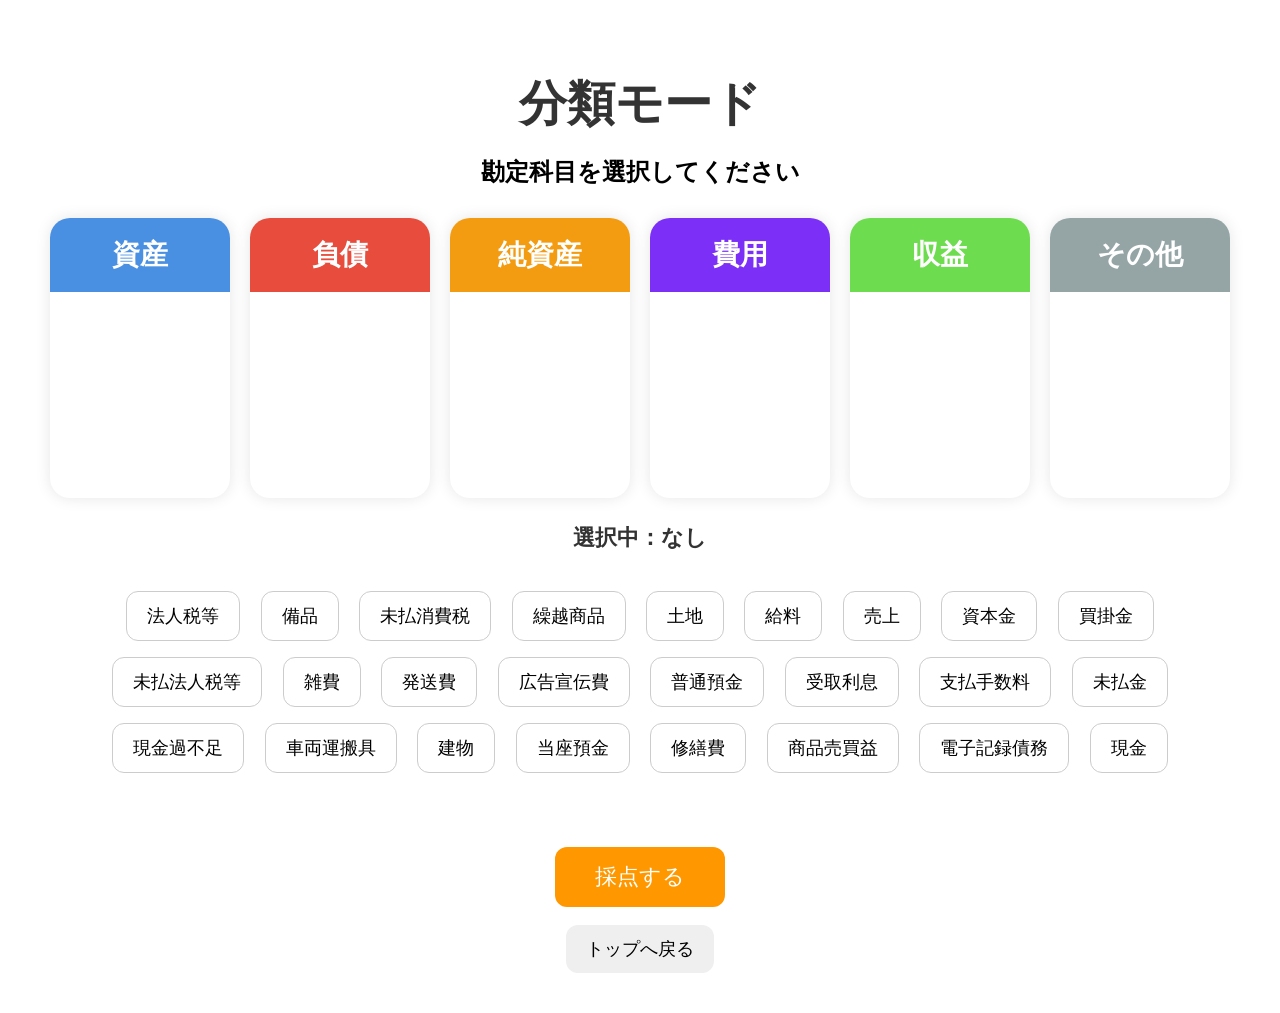
==== classify.html @ 44078d9e "最新版" ====
<!DOCTYPE html>
<html lang="ja">
<head>
<meta charset="UTF-8">
<title>分類モード</title>
<link rel="stylesheet" href="style.css">
</head>

<body>

<h1>分類モード</h1>

<h2>勘定科目を選択してください</h2>

<div class="boxes">

    <div class="box asset">
        <h3 onclick="classify('資産')">資産</h3>
        <div id="assetBox"></div>
    </div>

    <div class="box liability">
        <h3 onclick="classify('負債')">負債</h3>
        <div id="liabilityBox"></div>
    </div>

    <div class="box equity">
        <h3 onclick="classify('純資産')">純資産</h3>
        <div id="equityBox"></div>
    </div>

    <div class="box expense">
        <h3 onclick="classify('費用')">費用</h3>
        <div id="expenseBox"></div>
    </div>

    <div class="box revenue">
        <h3 onclick="classify('収益')">収益</h3>
        <div id="revenueBox"></div>
    </div>
    
    <div id="otherArea" class="box other" style="display:none;">
        <h3 onclick="classify('その他')">その他</h3>
        <div id="otherBox"></div>
    </div>

</div>


<h2 id="selected">選択中：なし</h2>

<div id="items"></div>

<br><br>

<button id="finishBtn" onclick="finish()">
採点する
</button>

<br><br>

<a href="index.html">
<button>トップへ戻る</button>
</a>

<script src="data.js"></script>

<script>
// モード取得
const params = new URLSearchParams(window.location.search);
const mode = params.get("mode");

if(mode !== "easy"){
    document.getElementById("otherArea").style.display = "block";
}

let selectedItem = "";

let allItems = Object.keys(accounts);

// 簡単モードならeasy:trueだけ
if(mode === "easy"){
    allItems = allItems.filter(item => accounts[item].easy);
}

// シャッフル
allItems.sort(() => Math.random() - 0.5);

// 簡単モードは全部出題、発展モードは25問
let selectedItems;

if(mode === "easy"){
    selectedItems = allItems;
}else{
    selectedItems = allItems.slice(0,25);
}

let userAnswers = {};

let itemsHtml = "";

for(let item of selectedItems){

itemsHtml += `
<button id="${item}" onclick="selectItem('${item}')">
${item}
</button>
`;

}

document.getElementById("items").innerHTML = itemsHtml;


function selectItem(item){

selectedItem = item;

document.getElementById("selected").innerHTML =
"選択中：" + item;

}


function classify(category){

if(selectedItem === ""){

alert("先に勘定科目を選択してください");

return;

}

userAnswers[selectedItem] = category;

let boxId = "";

if(category==="資産") boxId="assetBox";
if(category==="負債") boxId="liabilityBox";
if(category==="純資産") boxId="equityBox";
if(category==="費用") boxId="expenseBox";
if(category==="収益") boxId="revenueBox";
if(category==="その他") boxId="otherBox";


document.getElementById(boxId).innerHTML +=

`
<div
id="placed-${selectedItem}"

style="
background:#f2f2f2;
padding:10px;
margin:8px;
border-radius:10px;
cursor:pointer;
"

onclick="returnItem('${selectedItem}')">

${selectedItem}

</div>
`;

document.getElementById(selectedItem).style.display="none";

selectedItem="";

document.getElementById("selected").innerHTML=
"選択中：なし";

}


function returnItem(item){

delete userAnswers[item];

const placed = document.getElementById("placed-"+item);

if(placed){

placed.remove();

}

document.getElementById(item).style.display="inline-block";

selectedItem="";

document.getElementById("selected").innerHTML=
"選択中：なし";

}



function finish(){

let score = 0;

let wrongList = "";

for(let item of selectedItems){

if(userAnswers[item] !== undefined){

if(userAnswers[item] === accounts[item].category){

score++;

}else{

wrongList += `

<div class="wrong-card">

    <div class="wrong-item">
        ❌ ${item}
    </div>

    <div class="your-answer">
        あなた：${userAnswers[item]}
    </div>

    <div class="correct-answer">
        正解：${accounts[item].category}
    </div>

</div>

`;

}

}

}

let solved = Object.keys(userAnswers).length;

if(solved===0){

alert("まだ1問も回答していません");

return;

}

let percentage = Math.round(score / solved * 100);

let rank="";

if(percentage==100) rank="Sランク"
else if(percentage>=90) rank="Aランク";
else if(percentage>=80) rank="Bランク";
else if(percentage>=70) rank="Cランク";
else if(percentage>=60) rank="Dランク";
else rank="📖 Eランク";

if(wrongList===""){

wrongList="<h3>🎉 間違えた問題はありません！</h3>";

}


document.body.innerHTML=`

<h1>結果発表</h1>

<h2>${score}/${solved}問正解</h2>

<h3>全${selectedItems.length}問中 ${solved}問回答</h3>

<h3>未回答 ${selectedItems.length-solved}問</h3>

<h2>正答率 ${percentage}%</h2>

<h2>${rank}</h2>

<hr>

<h2>間違えた問題</h2>

${wrongList}

<br>

<a href="index.html">

<button>トップへ戻る</button>

</a>

`;

}

</script>

</body>
</html>
---- style.css ----
/* ========================= */
/* 全体 */
/* ========================= */

body{
    font-family:"Yu Gothic",sans-serif;
    text-align:center;
    background:#ffffff;
    margin:0;
    padding:40px;
}

body.home{
    background:linear-gradient(135deg,#dff3ff,#bfe6ff);
}

/* ========================= */
/* タイトル */
/* ========================= */

h1{
    font-size:48px;
    color:#333;
    margin-bottom:10px;
}

.subtitle{
    font-size:24px;
    color:#666;
    margin-bottom:50px;
}

/* ========================= */
/* トップページ */
/* ========================= */

.top-container{

    width:90%;
    max-width:950px;

    margin:30px auto;

    background:white;

    padding:50px;

    border-radius:30px;

    box-shadow:0 15px 35px rgba(0,0,0,.12);
}

.section{

    margin-top:50px;
}

.section h2{

    text-align:left;

    font-size:38px;

    color:#1b2d50;

    margin-bottom:30px;
}

.button-row{

    display:flex;

    justify-content:space-between;

    gap:25px;

    flex-wrap:wrap;
}

.menu-btn{

    flex:1;

    min-width:320px;

    text-decoration:none;

    color:white;

    border-radius:20px;

    padding:30px;

    box-sizing:border-box;

    text-align:left;

    transition:.25s;

    box-shadow:0 8px 18px rgba(0,0,0,.15);
}

.menu-btn:hover{

    transform:translateY(-6px);

    box-shadow:0 15px 28px rgba(0,0,0,.18);
}

.easy{

    background:#67C56E;
}

.hard{

    background:#F39C33;
}

.btn-title{

    font-size:34px;

    font-weight:bold;

    margin-bottom:10px;
}

.btn-sub{

    font-size:20px;

    opacity:.95;
}

/* ========================= */
/* 共通ボタン */
/* ========================= */

button{

    padding:12px 20px;

    border:none;

    border-radius:12px;

    cursor:pointer;

    font-size:18px;

    transition:.2s;
}

button:hover{

    opacity:.85;
}

/* ========================= */
/* 一問一答ボタン */
/* ========================= */

button.asset{

    background:#4A90E2;
    color:white;
}

button.liability{

    background:#E74C3C;
    color:white;
}

button.equity{

    background:#F39C12;
    color:white;
}

button.expense{

    background:#7B2FF7;
    color:white;
}

button.revenue{

    background:#6DDC4E;
    color:white;
}

button.other{

    background:#95A5A6;
    color:white;
}

/* ========================= */
/* 分類モード */
/* ========================= */

.boxes{

    display:flex;

    justify-content:center;

    gap:20px;

    flex-wrap:wrap;

    margin-top:30px;
}

.box{

    width:180px;

    min-height:280px;

    background:white;

    border-radius:20px;

    box-shadow:0 0 15px rgba(0,0,0,.1);

    overflow:hidden;
}

.box h3{

    margin:0;

    padding:18px;

    color:white;

    font-size:28px;

    cursor:pointer;

    transition:.2s;
}

.box h3:hover{

    opacity:.85;
}

.asset h3{

    background:#4A90E2;
}

.liability h3{

    background:#E74C3C;
}

.equity h3{

    background:#F39C12;
}

.expense h3{

    background:#7B2FF7;
}

.revenue h3{

    background:#6DDC4E;
}

.other h3{

    background:#95A5A6;
}
/* ========================= */
/* 箱の中 */
/* ========================= */

#assetBox,
#liabilityBox,
#equityBox,
#expenseBox,
#revenueBox,
#otherBox{

    padding:10px;

    min-height:180px;
}

#assetBox div,
#liabilityBox div,
#equityBox div,
#expenseBox div,
#revenueBox div,
#otherBox div{

    background:#f2f2f2;

    margin:8px;

    padding:10px;

    border-radius:10px;

    cursor:pointer;

    transition:.2s;
}

#assetBox div:hover,
#liabilityBox div:hover,
#equityBox div:hover,
#expenseBox div:hover,
#revenueBox div:hover,
#otherBox div:hover{

    background:#e6e6e6;
}

/* ========================= */
/* 勘定科目一覧 */
/* ========================= */

#items{

    margin-top:30px;
}

#items button{

    margin:8px;

    background:white;

    border:1px solid #ccc;
}

/* ========================= */
/* 選択中 */
/* ========================= */

#selected{

    margin-top:25px;

    color:#333;

    font-size:22px;
}

/* ========================= */
/* 採点ボタン */
/* ========================= */

#finishBtn{

    background:#ff9800;

    color:white;

    font-size:22px;

    padding:15px 40px;

    margin-top:30px;
}

/* ========================= */
/* 間違えた問題 */
/* ========================= */

.wrong-card{

    background:white;

    width:320px;

    margin:20px auto;

    padding:20px;

    border-radius:20px;

    box-shadow:0 0 15px rgba(0,0,0,.1);
}

.wrong-item{

    font-size:30px;

    font-weight:bold;

    color:#333;

    margin-bottom:15px;
}

.your-answer{

    font-size:20px;

    color:#777;

    margin-bottom:10px;
}

.correct-answer{

    font-size:28px;

    font-weight:bold;

    color:#27AE60;
}

/* ========================= */
/* スマホ対応 */
/* ========================= */

@media (max-width:768px){

body{

    padding:15px;
}

h1{

    font-size:34px;

    color:#153A73;

    margin-bottom:15px;

    font-weight:bold;
}

h2{

    font-size:24px;
}

h3{

    font-size:20px;
}

/* トップページ */

.top-container{

    width:95%;

    padding:30px 20px;
}

.section{

    margin-top:35px;
}

.section h2{

    text-align:center;

    font-size:28px;
}

.button-row{

    flex-direction:column;

    align-items:center;

    gap:20px;
}

.menu-btn{

    width:90%;

    min-width:0;

    text-align:center;

    padding:25px;
}

.btn-title{

    font-size:28px;
}

.btn-sub{

    font-size:18px;
}

/* 一問一答 */

.asset,
.liability,
.equity,
.expense,
.revenue,
.other{

    width:90%;

    max-width:350px;

    display:block;

    margin:12px auto;

    font-size:22px;

    padding:18px;
}

/* 分類モード */

.boxes{

    flex-direction:column;

    align-items:center;
}

.box{

    width:95%;

    max-width:450px;

    min-height:auto;
}

.box h3{

    font-size:26px;
}

/* 勘定科目 */

#items button{

    width:90%;

    font-size:20px;

    padding:15px;

    margin:8px auto;

    display:block;
}

/* 採点ボタン */

#finishBtn{

    width:90%;

    font-size:24px;
}

}

.progress-tag{

    display:inline-block;

    background:#2F73D9;

    color:white;

    font-size:26px;

    font-weight:bold;

    padding:12px 35px;

    border-radius:15px;

    margin-bottom:30px;

    box-shadow:0 5px 15px rgba(0,0,0,.15);

}

/* 一問一答ボタン */

.answer-btn{

    width:160px;

    height:160px;

    border-radius:22px;

    color:white;

    font-size:34px;

    font-weight:bold;

    margin:12px;

    box-shadow:0 10px 20px rgba(0,0,0,.18);

    transition:.2s;

}

.answer-btn span{

    display:block;

    margin-top:12px;

    font-size:28px;

}

.answer-btn:hover{

    transform:translateY(-6px);

}

.answer-btn:disabled{

    opacity:.6;

    transform:none;

    cursor:not-allowed;

}

.answer-area{

    display:flex;

    justify-content:center;

    flex-wrap:wrap;

    gap:20px;

    margin:35px 0;

}

.easy-mode .answer-area{

    display:grid;

    grid-template-columns:repeat(5,1fr);

    gap:18px;

}

.hard-mode .answer-area{

    display:grid;

    grid-template-columns:repeat(3,1fr);

    gap:20px;

}
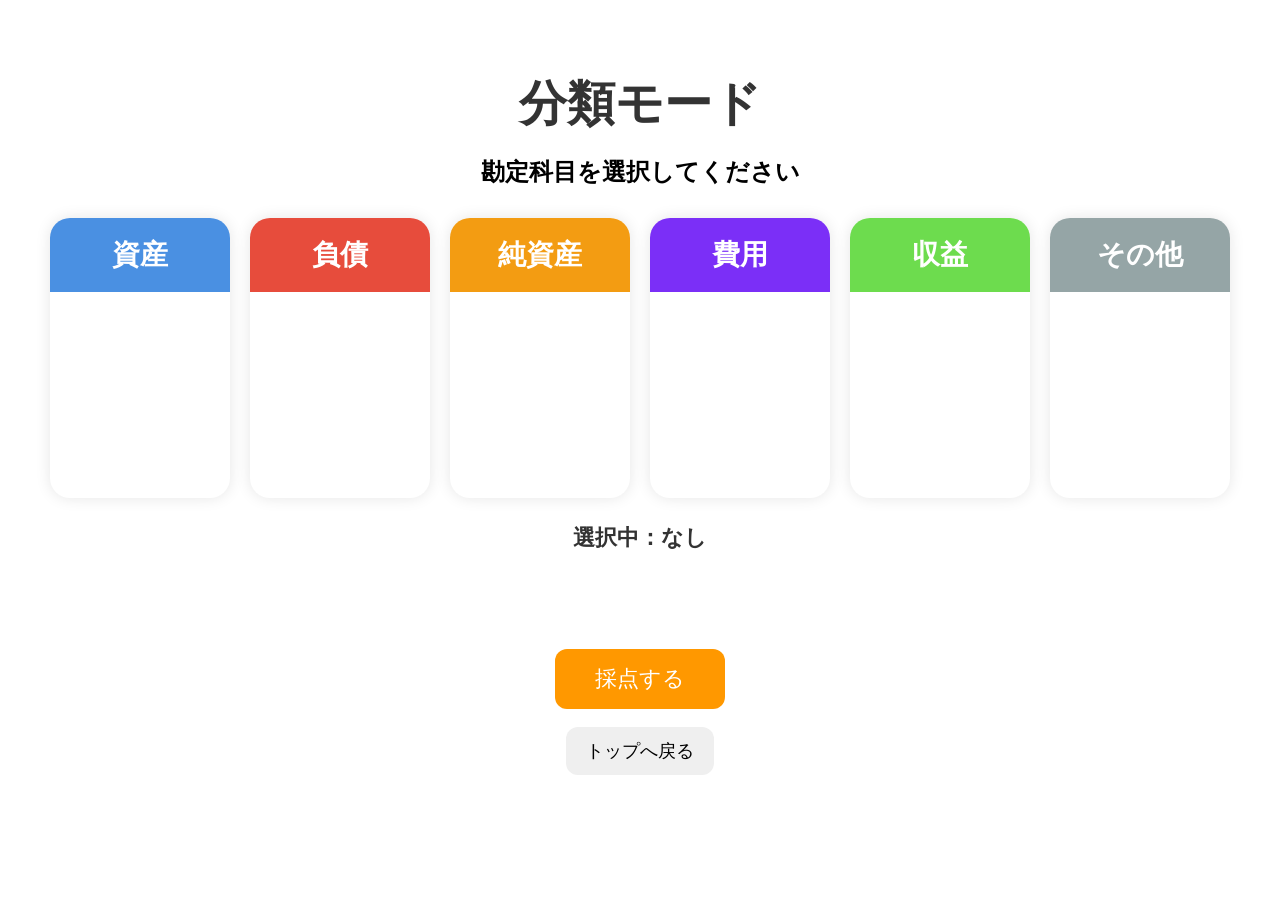
==== commit 1bba3bbf: "最新" ====
--- a/classify.html
+++ b/classify.html
@@ -73,6 +73,11 @@
 if(mode !== "easy"){
     document.getElementById("otherArea").style.display = "block";
 }
+if(!hasOther){
+
+    document.querySelector(".boxes").classList.add("easy-layout");
+
+}
 
 let selectedItem = "";
 
@@ -214,6 +219,25 @@
 
 }else{
 
+// 苦手問題として保存
+let weakClassify = JSON.parse(localStorage.getItem("weakClassify")) || [];
+
+if(!weakClassify.includes(item)){
+    weakClassify.push(item);
+}
+
+localStorage.setItem("weakClassify", JSON.stringify(weakClassify));
+let weakQuiz = JSON.parse(localStorage.getItem("weakQuiz")) || [];
+
+if(!weakQuiz.includes(item)){
+    weakQuiz.push(item);
+}
+
+localStorage.setItem(
+    "weakQuiz",
+    JSON.stringify(weakQuiz)
+);
+
 wrongList += `
 
 <div class="wrong-card">
@@ -228,6 +252,10 @@
 
     <div class="correct-answer">
         正解：${accounts[item].category}
+    </div>
+
+    <div class="explanation">
+        💡 解説：${accounts[item].explanation}
     </div>
 
 </div>
--- a/style.css
+++ b/style.css
@@ -425,6 +425,71 @@
 /* ========================= */
 
 @media (max-width:768px){
+button{
+    width:90%;
+    max-width:350px;
+    min-height:55px;
+    font-size:22px;
+    margin:10px auto;
+}
+
+.answer-area{
+    display:flex;
+    flex-direction:column;
+    align-items:center;
+    gap:12px;
+    margin:20px 0;
+}
+
+.easy-mode .answer-area{
+
+    display:grid;
+
+    grid-template-columns:repeat(6,1fr);
+
+    gap:15px;
+
+}
+
+.easy-mode .answer-btn.asset{
+    grid-column:1 / 3;
+}
+
+.easy-mode .answer-btn.liability{
+    grid-column:3 / 5;
+}
+
+.easy-mode .answer-btn.equity{
+    grid-column:5 / 7;
+}
+
+.easy-mode .answer-btn.expense{
+    grid-column:2 / 4;
+}
+
+.easy-mode .answer-btn.revenue{
+    grid-column:4 / 6;
+}
+
+#nextBtn,
+#finishBtn,
+.top-container a button{
+
+    width:90%;
+
+    max-width:400px;
+
+    min-height:60px;
+
+    font-size:24px;
+
+    font-weight:bold;
+
+    margin:12px auto;
+
+    display:block;
+
+}
 
 body{
 
@@ -456,9 +521,13 @@
 
 .top-container{
 
-    width:95%;
-
-    padding:30px 20px;
+    width:100%;
+
+    padding:20px 12px;
+
+    border-radius:20px;
+
+    box-sizing:border-box;
 }
 
 .section{
@@ -504,6 +573,11 @@
 }
 
 /* 一問一答 */
+#question{
+    font-size:38px;
+    line-height:1.4;
+    margin:10px 0;
+}
 
 .asset,
 .liability,
@@ -525,104 +599,149 @@
     padding:18px;
 }
 
+.answer-btn{
+    width:100%;
+    height:90px;
+    margin:0;
+    font-size:24px;
+}
+
+.answer-btn span{
+    font-size:24px;
+    margin-top:5px;
+}
+
 /* 分類モード */
-
 .boxes{
 
-    flex-direction:column;
-
-    align-items:center;
+    display:grid;
+
+    grid-template-columns:repeat(6,1fr);
+
+    gap:12px;
+
+}
+
+.easy-layout .asset{
+    grid-column:1 / 3;
+}
+
+.easy-layout .liability{
+    grid-column:3 / 5;
+}
+
+.easy-layout .equity{
+    grid-column:5 / 7;
+}
+
+.easy-layout .expense{
+    grid-column:2 / 4;
+}
+
+.easy-layout .revenue{
+    grid-column:4 / 6;
 }
 
 .box{
 
+    width:100%;
+
+    min-height:240px;
+
+    border-radius:18px;
+
+}
+
+.box h3{
+
+    font-size:28px;
+
+    padding:20px;
+
+}
+
+/* 勘定科目 */
+
+#items button{
+
     width:95%;
 
-    max-width:450px;
-
-    min-height:auto;
-}
-
-.box h3{
+    min-height:65px;
+
+    font-size:24px;
+
+    font-weight:bold;
+
+    padding:18px;
+
+    margin:10px auto;
+
+    display:block;
+
+    border-radius:15px;
+
+}
+
+/* 採点ボタン */
+
+#finishBtn{
+
+    width:90%;
+
+    font-size:24px;
+}
+
+}
+
+.progress-tag{
+
+    display:inline-block;
+
+    background:#2F73D9;
+
+    color:white;
 
     font-size:26px;
-}
-
-/* 勘定科目 */
-
-#items button{
-
-    width:90%;
-
-    font-size:20px;
-
-    padding:15px;
-
-    margin:8px auto;
+
+    font-weight:bold;
+
+    padding:12px 35px;
+
+    border-radius:15px;
+
+    margin-bottom:30px;
+
+    box-shadow:0 5px 15px rgba(0,0,0,.15);
+
+}
+
+/* 一問一答ボタン */
+
+.answer-btn{
+
+    width:160px;
+
+    height:160px;
+
+    border-radius:22px;
+
+    color:white;
+
+    font-size:34px;
+
+    font-weight:bold;
+
+    margin:12px;
+
+    box-shadow:0 10px 20px rgba(0,0,0,.18);
+
+    transition:.2s;
+
+}
+
+.answer-btn span{
 
     display:block;
-}
-
-/* 採点ボタン */
-
-#finishBtn{
-
-    width:90%;
-
-    font-size:24px;
-}
-
-}
-
-.progress-tag{
-
-    display:inline-block;
-
-    background:#2F73D9;
-
-    color:white;
-
-    font-size:26px;
-
-    font-weight:bold;
-
-    padding:12px 35px;
-
-    border-radius:15px;
-
-    margin-bottom:30px;
-
-    box-shadow:0 5px 15px rgba(0,0,0,.15);
-
-}
-
-/* 一問一答ボタン */
-
-.answer-btn{
-
-    width:160px;
-
-    height:160px;
-
-    border-radius:22px;
-
-    color:white;
-
-    font-size:34px;
-
-    font-weight:bold;
-
-    margin:12px;
-
-    box-shadow:0 10px 20px rgba(0,0,0,.18);
-
-    transition:.2s;
-
-}
-
-.answer-btn span{
-
-    display:block;
 
     margin-top:12px;
 
@@ -678,4 +797,52 @@
 
     gap:20px;
 
+}
+
+.explanation{
+
+    margin-top:15px;
+
+    padding:12px;
+
+    background:#fff8dc;
+
+    border-radius:12px;
+
+    font-size:18px;
+
+    color:#555;
+
+}
+
+/* ========================= */
+/* 苦手克服モード */
+/* ========================= */
+
+.weak{
+
+    background:#888;
+
+}
+
+.disabled{
+
+    opacity:0.5;
+
+    cursor:not-allowed;
+
+}
+
+.weak{
+    background:#67C56E;
+}
+
+.weak:nth-child(2){
+    background:#F39C33;
+}
+
+.disabled{
+    background:#999 !important;
+    pointer-events:none;
+    opacity:0.6;
 }
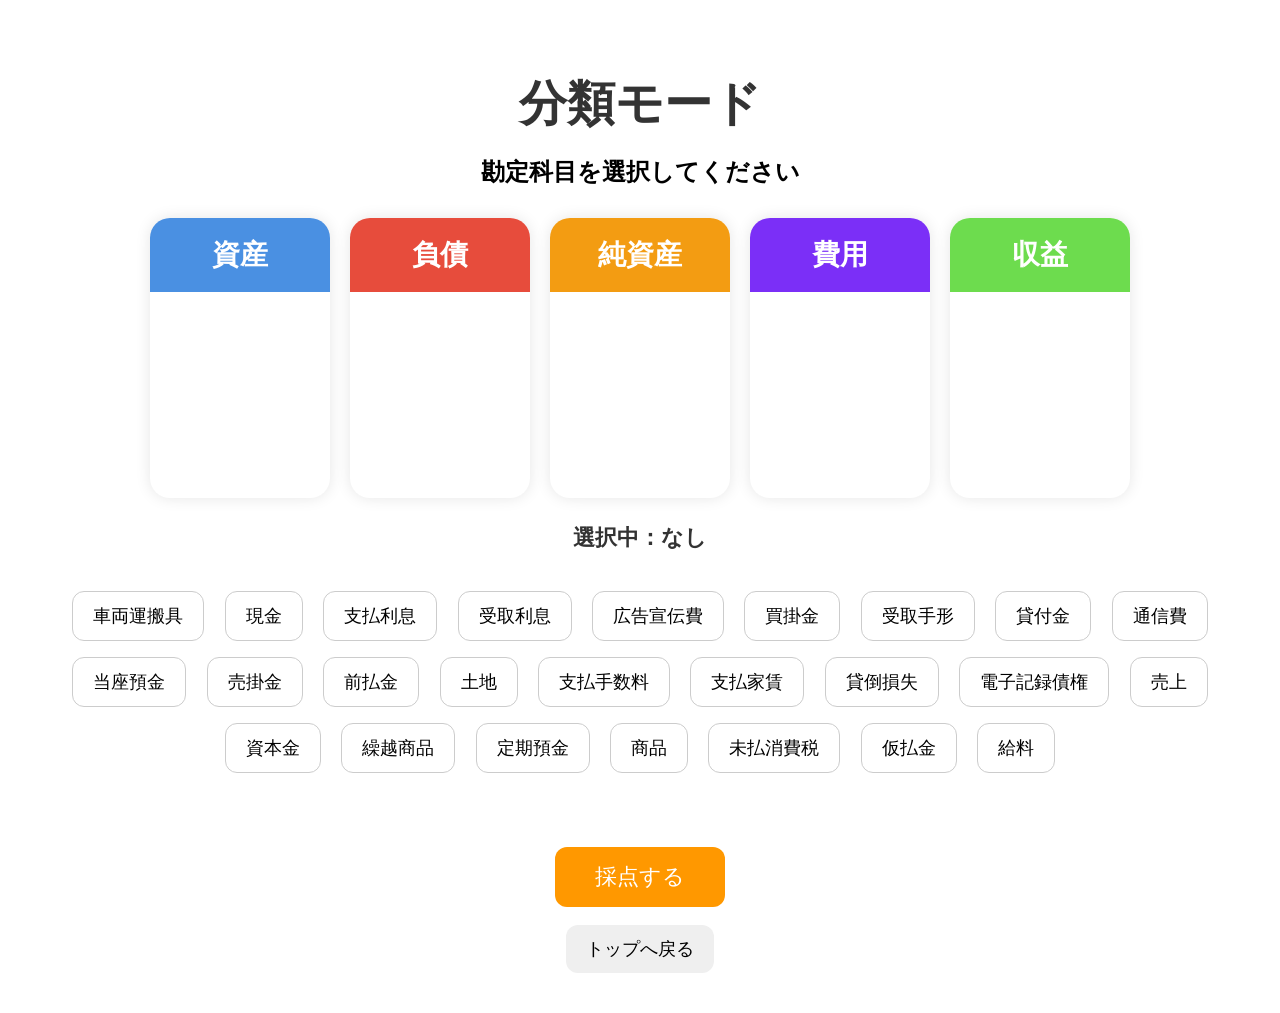
==== commit bcfb068b: "7/16" ====
--- a/classify.html
+++ b/classify.html
@@ -70,15 +70,6 @@
 const params = new URLSearchParams(window.location.search);
 const mode = params.get("mode");
 
-if(mode !== "easy"){
-    document.getElementById("otherArea").style.display = "block";
-}
-if(!hasOther){
-
-    document.querySelector(".boxes").classList.add("easy-layout");
-
-}
-
 let selectedItem = "";
 
 let allItems = Object.keys(accounts);
@@ -98,6 +89,17 @@
     selectedItems = allItems;
 }else{
     selectedItems = allItems.slice(0,25);
+}
+
+// その他が出題されるか判定
+let hasOther = selectedItems.some(item =>
+    accounts[item].category === "その他"
+);
+
+if(hasOther){
+    document.getElementById("otherArea").style.display = "block";
+}else{
+    document.querySelector(".boxes").classList.add("easy-layout");
 }
 
 let userAnswers = {};
--- a/style.css
+++ b/style.css
@@ -433,6 +433,12 @@
     margin:10px auto;
 }
 
+#studyRecord{
+
+    font-size:22px;
+
+}
+
 .answer-area{
     display:flex;
     flex-direction:column;
@@ -845,4 +851,16 @@
     background:#999 !important;
     pointer-events:none;
     opacity:0.6;
+}
+
+#studyRecord{
+
+    font-size:28px;
+
+    line-height:2;
+
+    font-weight:bold;
+
+    color:#333;
+
 }
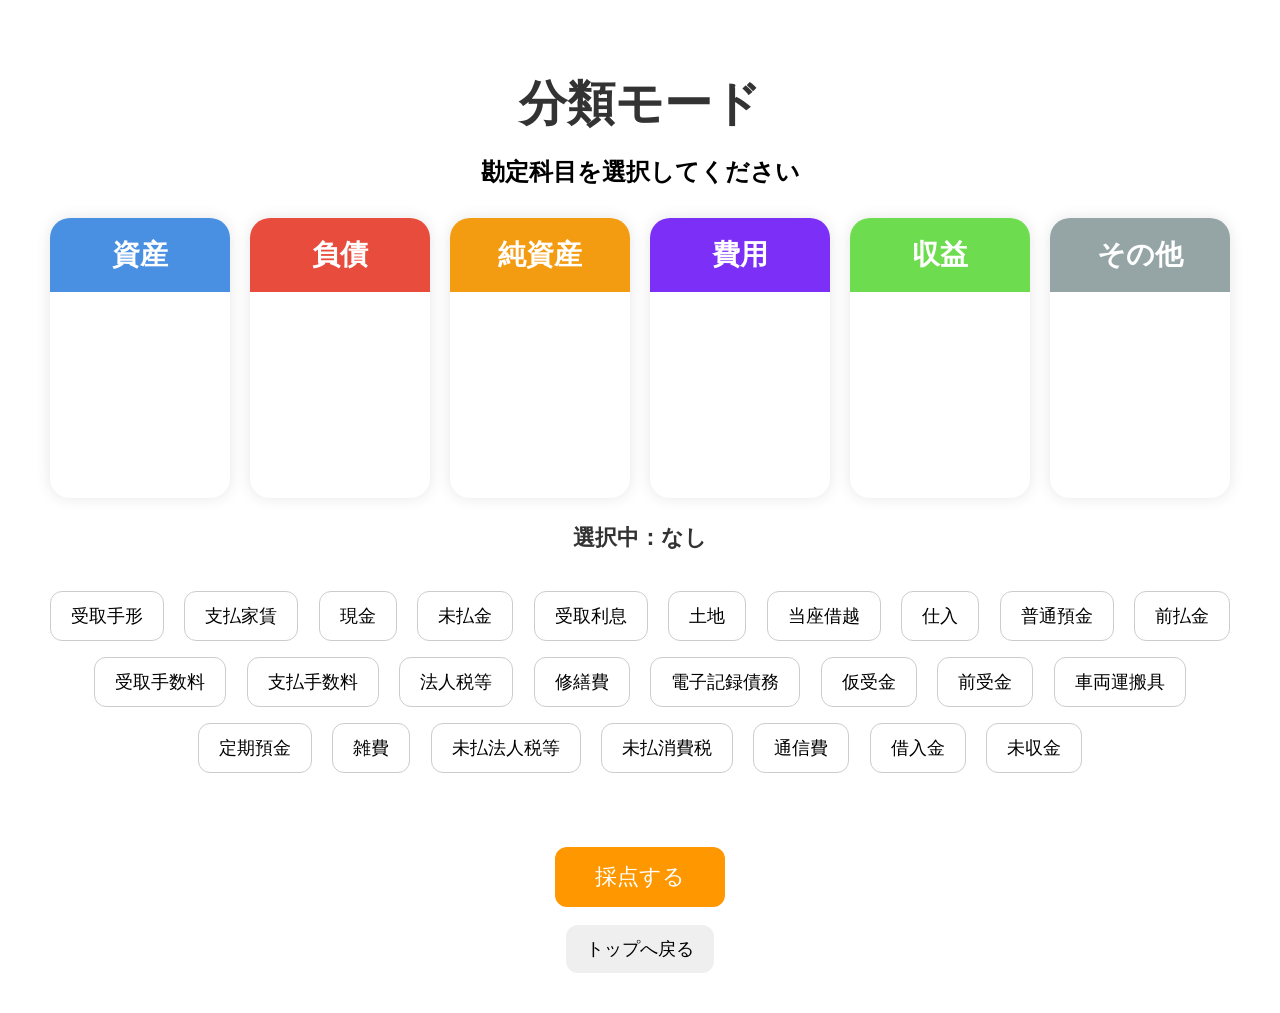
==== commit d03d8c7c: "学習記録" ====
--- a/classify.html
+++ b/classify.html
@@ -141,6 +141,25 @@
 
 userAnswers[selectedItem] = category;
 
+// 学習記録を更新
+let totalAnswered =
+Number(localStorage.getItem("totalAnswered")) || 0;
+
+let totalCorrect =
+Number(localStorage.getItem("totalCorrect")) || 0;
+
+totalAnswered++;
+
+if(category === accounts[selectedItem].category){
+    totalCorrect++;
+}
+
+localStorage.setItem("totalAnswered", totalAnswered);
+localStorage.setItem("totalCorrect", totalCorrect);
+
+const today = new Date().toLocaleDateString("ja-JP");
+localStorage.setItem("lastStudy", today);
+
 let boxId = "";
 
 if(category==="資産") boxId="assetBox";
--- a/style.css
+++ b/style.css
@@ -785,6 +785,20 @@
 
 }
 
+@media (max-width:768px){
+
+    .answer-area{
+
+        display:grid;
+
+        grid-template-columns:repeat(6,1fr);
+
+        gap:12px;
+
+    }
+
+}
+
 .easy-mode .answer-area{
 
     display:grid;
@@ -863,4 +877,109 @@
 
     color:#333;
 
+}
+
+/* ========================= */
+/* スマホ用 一問一答レイアウト */
+/* ========================= */
+
+@media (max-width:768px){
+
+    .answer-btn{
+        width:100%;
+        height:95px;
+        margin:0;
+        font-size:24px;
+    }
+
+    .answer-btn span{
+        font-size:24px;
+        margin-top:5px;
+    }
+
+    #question{
+        font-size:32px;
+        line-height:1.5;
+    }
+
+    .top-container{
+        width:100%;
+        padding:20px 12px;
+        box-sizing:border-box;
+    }
+
+    button{
+        min-height:60px;
+    }
+
+}
+
+@media (max-width:768px){
+
+.answer-btn{
+    width:100%;
+    height:95px;
+    margin:0;
+    font-size:24px;
+}
+
+.answer-btn span{
+    font-size:24px;
+}
+
+#question{
+    font-size:38px;
+    line-height:1.4;
+}
+
+button{
+    min-height:60px;
+}
+
+}
+
+/* 一問一答スマホ最終設定 */
+@media (max-width:768px){
+
+body.easy-mode .answer-area,
+body.hard-mode .answer-area{
+    display:grid !important;
+}
+
+body.easy-mode .answer-area{
+    grid-template-columns:repeat(6,1fr) !important;
+    gap:12px;
+}
+
+body.easy-mode .answer-btn.asset{
+    grid-column:1 / 3;
+}
+
+body.easy-mode .answer-btn.liability{
+    grid-column:3 / 5;
+}
+
+body.easy-mode .answer-btn.equity{
+    grid-column:5 / 7;
+}
+
+body.easy-mode .answer-btn.expense{
+    grid-column:2 / 4;
+}
+
+body.easy-mode .answer-btn.revenue{
+    grid-column:4 / 6;
+}
+
+body.hard-mode .answer-area{
+    grid-template-columns:repeat(3,1fr) !important;
+    gap:12px;
+}
+
+.answer-btn{
+    width:100% !important;
+    height:90px !important;
+    margin:0 !important;
+}
+
 }
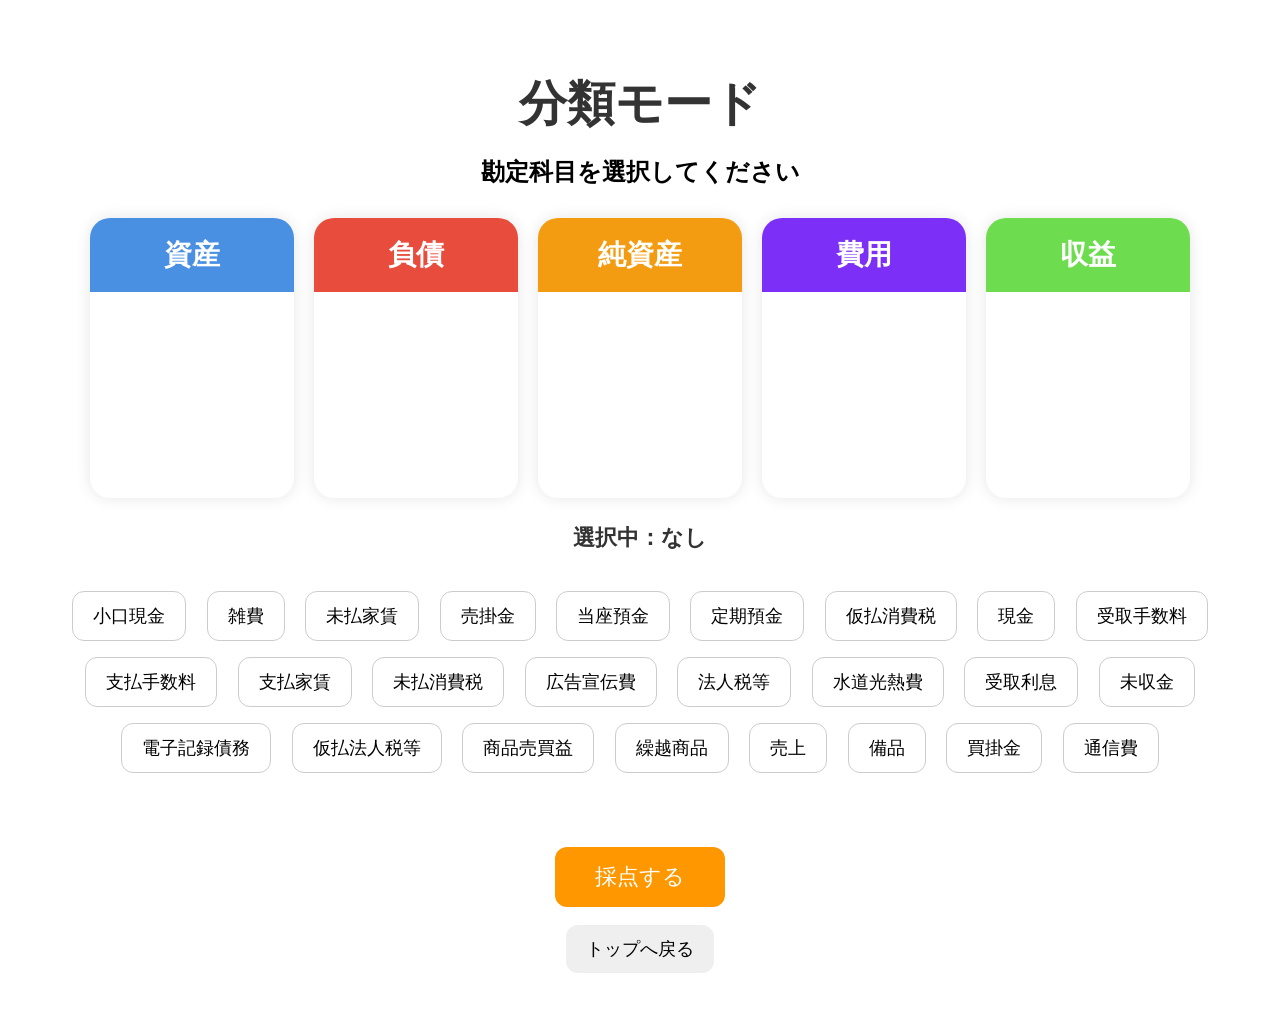
==== commit f06f274d: "最新" ====
--- a/classify.html
+++ b/classify.html
@@ -92,14 +92,16 @@
 }
 
 // その他が出題されるか判定
-let hasOther = selectedItems.some(item =>
-    accounts[item].category === "その他"
-);
-
-if(hasOther){
+if(mode === "hard"){
+
+    // 発展モードは「その他」を常に表示
     document.getElementById("otherArea").style.display = "block";
+
 }else{
+
+    // 簡単モードは「その他」を表示しない
     document.querySelector(".boxes").classList.add("easy-layout");
+
 }
 
 let userAnswers = {};
--- a/style.css
+++ b/style.css
@@ -203,15 +203,16 @@
 
 .boxes{
 
-    display:flex;
+    display:grid;
+
+    grid-template-columns:repeat(3,180px);
 
     justify-content:center;
 
-    gap:20px;
-
-    flex-wrap:wrap;
+    gap:25px;
 
     margin-top:30px;
+
 }
 
 .box{
@@ -982,4 +983,60 @@
     margin:0 !important;
 }
 
+}
+
+@media (min-width:900px) and (orientation:landscape){
+
+    .boxes{
+
+        grid-template-columns:repeat(6,150px);
+
+        gap:20px;
+
+    }
+
+}
+
+/* ========================= */
+/* iPad横向き・分類モード */
+/* ========================= */
+
+@media (min-width:900px) and (orientation:landscape){
+
+    .boxes{
+        display:grid;
+        justify-content:center;
+        gap:20px;
+    }
+
+    /* その他なし：5個を横一列 */
+    .boxes.easy-layout{
+        grid-template-columns:repeat(5, 1fr);
+        max-width:1100px;
+        margin-left:auto;
+        margin-right:auto;
+    }
+
+    /* その他あり：6個を横一列 */
+    .boxes:not(.easy-layout){
+        grid-template-columns:repeat(6, 1fr);
+        max-width:1200px;
+        margin-left:auto;
+        margin-right:auto;
+    }
+
+    .box{
+        width:100%;
+        min-width:0;
+    }
+
+    /* 既存の5個配置指定を解除 */
+    .easy-layout .asset,
+    .easy-layout .liability,
+    .easy-layout .equity,
+    .easy-layout .expense,
+    .easy-layout .revenue{
+        grid-column:auto;
+    }
+
 }
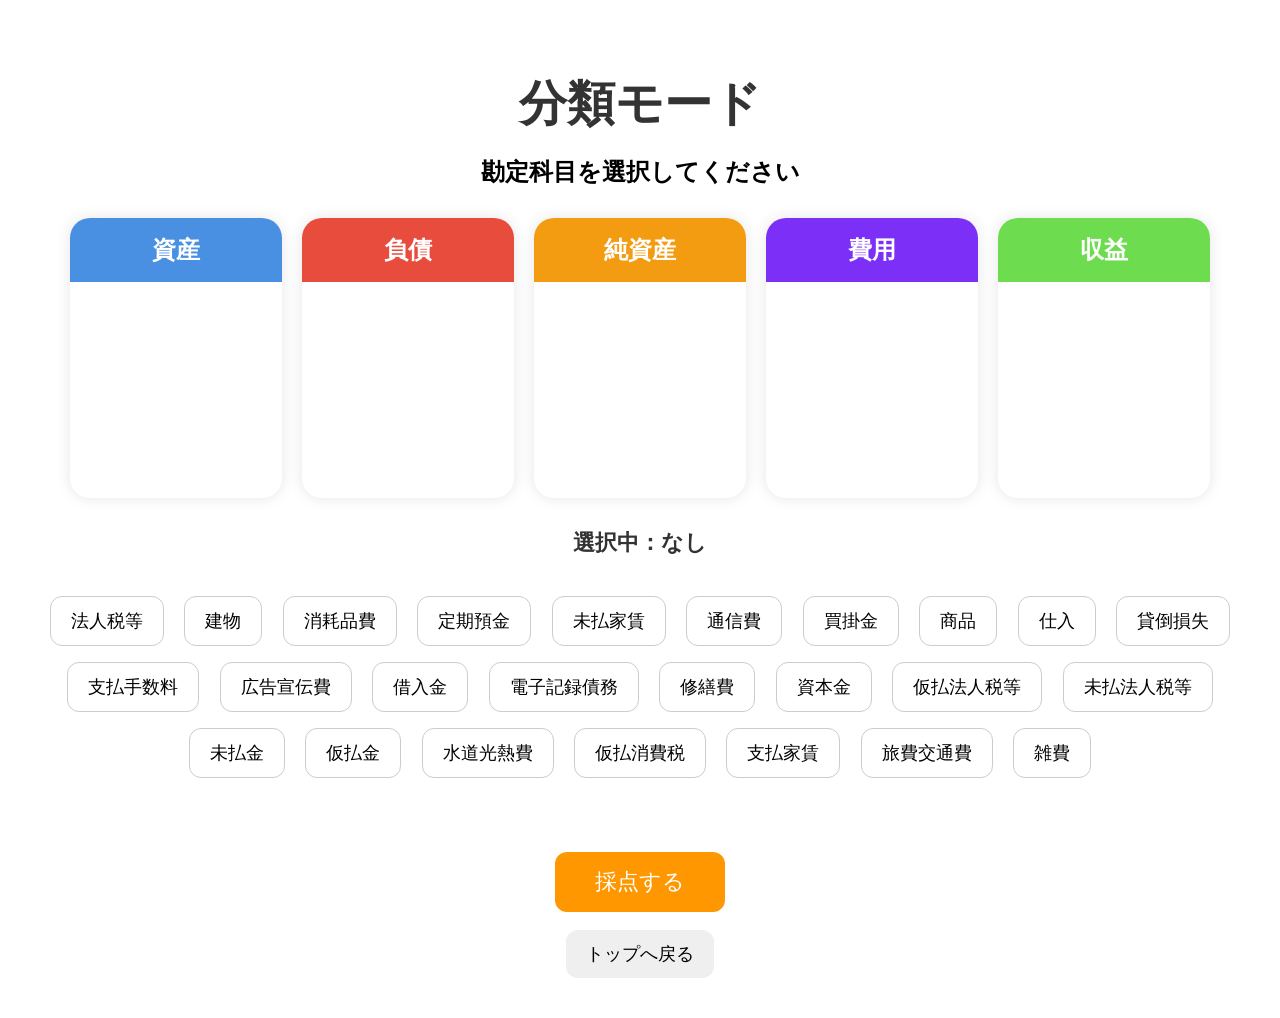
==== commit 55e60785: "学習記録" ====
--- a/classify.html
+++ b/classify.html
@@ -143,24 +143,61 @@
 
 userAnswers[selectedItem] = category;
 
-// 学習記録を更新
-let totalAnswered =
-Number(localStorage.getItem("totalAnswered")) || 0;
-
-let totalCorrect =
-Number(localStorage.getItem("totalCorrect")) || 0;
-
-totalAnswered++;
-
-if(category === accounts[selectedItem].category){
-    totalCorrect++;
-}
-
-localStorage.setItem("totalAnswered", totalAnswered);
-localStorage.setItem("totalCorrect", totalCorrect);
-
 const today = new Date().toLocaleDateString("ja-JP");
 localStorage.setItem("lastStudy", today);
+
+let lastLogin = localStorage.getItem("streakDate");
+let streak = Number(localStorage.getItem("streak")) || 0;
+
+if(lastLogin !== today){
+
+    if(lastLogin){
+
+        const last = new Date(lastLogin);
+        const now = new Date(today);
+
+        const diff =
+        Math.floor((now - last) / (1000 * 60 * 60 * 24));
+
+        if(diff === 1){
+            streak++;
+        }else if(diff > 1){
+            streak = 1;
+        }
+
+    }else{
+        streak = 1;
+    }
+
+    localStorage.setItem("streak", streak);
+    localStorage.setItem("streakDate", today);
+
+}
+
+// 今日の記録
+let savedDate = localStorage.getItem("todayDate");
+
+let todayAnswered =
+Number(localStorage.getItem("todayAnswered")) || 0;
+
+let todayCorrect =
+Number(localStorage.getItem("todayCorrect")) || 0;
+
+// 日付が変わったらリセット
+if(savedDate !== today){
+    todayAnswered = 0;
+    todayCorrect = 0;
+    localStorage.setItem("todayDate", today);
+}
+
+todayAnswered++;
+
+if(category === accounts[selectedItem].category){
+    todayCorrect++;
+}
+
+localStorage.setItem("todayAnswered", todayAnswered);
+localStorage.setItem("todayCorrect", todayCorrect);
 
 let boxId = "";
 
@@ -301,6 +338,77 @@
 
 }
 
+// ===== 学習記録 =====
+
+// 総合記録
+let totalAnswered =
+Number(localStorage.getItem("totalAnswered")) || 0;
+
+let totalCorrect =
+Number(localStorage.getItem("totalCorrect")) || 0;
+
+totalAnswered += solved;
+totalCorrect += score;
+
+localStorage.setItem("totalAnswered", totalAnswered);
+localStorage.setItem("totalCorrect", totalCorrect);
+
+// 今日の日付
+const today = new Date().toLocaleDateString("ja-JP");
+
+// 今日の記録
+let savedDate = localStorage.getItem("todayDate");
+
+let todayAnswered =
+Number(localStorage.getItem("todayAnswered")) || 0;
+
+let todayCorrect =
+Number(localStorage.getItem("todayCorrect")) || 0;
+
+if(savedDate !== today){
+    todayAnswered = 0;
+    todayCorrect = 0;
+    localStorage.setItem("todayDate", today);
+}
+
+todayAnswered += solved;
+todayCorrect += score;
+
+localStorage.setItem("todayAnswered", todayAnswered);
+localStorage.setItem("todayCorrect", todayCorrect);
+
+// 最終学習日
+localStorage.setItem("lastStudy", today);
+
+// 連続学習日数
+let lastLogin = localStorage.getItem("streakDate");
+let streak = Number(localStorage.getItem("streak")) || 0;
+
+if(lastLogin !== today){
+
+    if(lastLogin){
+
+        const last = new Date(lastLogin);
+        const now = new Date(today);
+
+        const diff = Math.floor(
+            (now - last) / (1000 * 60 * 60 * 24)
+        );
+
+        if(diff === 1){
+            streak++;
+        }else if(diff > 1){
+            streak = 1;
+        }
+
+    }else{
+        streak = 1;
+    }
+
+    localStorage.setItem("streak", streak);
+    localStorage.setItem("streakDate", today);
+}
+
 let percentage = Math.round(score / solved * 100);
 
 let rank="";
--- a/style.css
+++ b/style.css
@@ -202,83 +202,161 @@
 /* ========================= */
 
 .boxes{
-
     display:grid;
-
-    grid-template-columns:repeat(3,180px);
-
-    justify-content:center;
-
-    gap:25px;
-
-    margin-top:30px;
-
-}
+    grid-template-columns:repeat(6, 1fr);
+    gap:20px;
+    width:95%;
+    max-width:1400px;
+    margin:30px auto;
+}
+
+/* 箱 */
 
 .box{
-
-    width:180px;
-
+    width:100%;
+    min-width:0;
     min-height:280px;
-
     background:white;
-
     border-radius:20px;
-
     box-shadow:0 0 15px rgba(0,0,0,.1);
-
     overflow:hidden;
 }
 
+/* 箱のタイトル */
+
 .box h3{
-
     margin:0;
-
-    padding:18px;
-
+    padding:18px 10px;
     color:white;
-
     font-size:28px;
-
     cursor:pointer;
-
     transition:.2s;
 }
 
 .box h3:hover{
-
     opacity:.85;
 }
 
+/* 色 */
+
 .asset h3{
-
     background:#4A90E2;
 }
 
 .liability h3{
-
     background:#E74C3C;
 }
 
 .equity h3{
-
     background:#F39C12;
 }
 
 .expense h3{
-
     background:#7B2FF7;
 }
 
 .revenue h3{
-
     background:#6DDC4E;
 }
 
 .other h3{
-
     background:#95A5A6;
 }
+
+/* ========================= */
+/* 箱の中 */
+/* ========================= */
+
+#assetBox,
+#liabilityBox,
+#equityBox,
+#expenseBox,
+#revenueBox,
+#otherBox{
+    padding:10px;
+    min-height:180px;
+}
+
+#assetBox div,
+#liabilityBox div,
+#equityBox div,
+#expenseBox div,
+#revenueBox div,
+#otherBox div{
+    background:#f2f2f2;
+    margin:8px;
+    padding:10px;
+    border-radius:10px;
+    cursor:pointer;
+    transition:.2s;
+}
+
+#assetBox div:hover,
+#liabilityBox div:hover,
+#equityBox div:hover,
+#expenseBox div:hover,
+#revenueBox div:hover,
+#otherBox div:hover{
+    background:#e6e6e6;
+}
+
+
+/* ========================= */
+/* 縦画面 */
+/* iPad縦・iPad2分割・スマホ縦 */
+/* ========================= */
+
+@media (orientation:portrait){
+
+    .boxes{
+        display:grid;
+        grid-template-columns:repeat(3, 1fr);
+        gap:12px;
+        width:95%;
+    }
+
+    .box{
+        width:100%;
+        min-width:0;
+        min-height:240px;
+    }
+
+    .box h3{
+        font-size:24px;
+        padding:16px 5px;
+    }
+
+    
+}
+
+
+/* ========================= */
+/* 横画面 */
+/* PC・iPad横・スマホ横 */
+/* ========================= */
+
+@media (orientation:landscape){
+
+    .boxes{
+        display:grid;
+        grid-template-columns:repeat(6, 1fr);
+        gap:15px;
+        width:95%;
+        max-width:1400px;
+    }
+
+    .box{
+        width:100%;
+        min-width:0;
+    }
+
+    .box h3{
+        font-size:24px;
+        padding:16px 5px;
+    }
+
+}
+
 /* ========================= */
 /* 箱の中 */
 /* ========================= */
@@ -484,17 +562,19 @@
 
     width:90%;
 
-    max-width:400px;
-
-    min-height:60px;
-
-    font-size:24px;
+    max-width:450px;
+
+    min-height:75px;
+
+    font-size:28px;
 
     font-weight:bold;
 
-    margin:12px auto;
+    margin:18px auto;
 
     display:block;
+
+    border-radius:16px;
 
 }
 
@@ -1039,4 +1119,334 @@
         grid-column:auto;
     }
 
+}
+
+/* ========================================
+   分類モード レスポンシブ対応
+   ======================================== */
+
+
+/* ========================= */
+/* PC */
+/* 1200px以上 */
+/* ========================= */
+
+@media (min-width:1200px){
+
+    .boxes{
+        display:grid;
+        grid-template-columns:repeat(6, 1fr);
+        gap:20px;
+        width:95%;
+        max-width:1400px;
+        margin:30px auto;
+    }
+
+    .box{
+        width:100%;
+        min-width:0;
+    }
+
+    /* その他なし：5個を1列 */
+    .boxes.easy-layout{
+        grid-template-columns:repeat(5, 1fr);
+        max-width:1200px;
+    }
+
+    /* 配置指定を解除 */
+    .easy-layout .asset,
+    .easy-layout .liability,
+    .easy-layout .equity,
+    .easy-layout .expense,
+    .easy-layout .revenue{
+        grid-column:auto;
+    }
+
+}
+
+
+/* ========================= */
+/* iPad 横向き */
+/* 1000px～1199px */
+/* ========================= */
+
+@media (min-width:1000px) and (max-width:1199px){
+
+    .boxes{
+        display:grid;
+        grid-template-columns:repeat(6, 1fr);
+        gap:15px;
+        width:95%;
+        margin:30px auto;
+    }
+
+    .box{
+        width:100%;
+        min-width:0;
+    }
+
+    /* その他なし：5個を1列 */
+    .boxes.easy-layout{
+        grid-template-columns:repeat(5, 1fr);
+    }
+
+    .easy-layout .asset,
+    .easy-layout .liability,
+    .easy-layout .equity,
+    .easy-layout .expense,
+    .easy-layout .revenue{
+        grid-column:auto;
+    }
+
+}
+
+
+/* ========================= */
+/* iPad 縦向き */
+/* 768px～999px */
+/* ========================= */
+
+@media (min-width:768px) and (max-width:999px){
+
+    .boxes{
+        display:grid;
+        grid-template-columns:repeat(3, 1fr);
+        gap:15px;
+        width:95%;
+        margin:30px auto;
+    }
+
+    .box{
+        width:100%;
+        min-width:0;
+    }
+
+    /* その他あり：3×2 */
+    .boxes:not(.easy-layout){
+        grid-template-columns:repeat(3, 1fr);
+    }
+
+    /* その他なし：3×2 */
+    .boxes.easy-layout{
+        grid-template-columns:repeat(6, 1fr);
+    }
+
+    .easy-layout .asset{
+        grid-column:1 / 3;
+    }
+
+    .easy-layout .liability{
+        grid-column:3 / 5;
+    }
+
+    .easy-layout .equity{
+        grid-column:5 / 7;
+    }
+
+    /* 2段目は中央寄せ */
+    .easy-layout .expense{
+        grid-column:2 / 4;
+    }
+
+    .easy-layout .revenue{
+        grid-column:4 / 6;
+    }
+
+}
+
+
+/* ========================= */
+/* iPad 2分割 */
+/* 600px～767px */
+/* ========================= */
+
+@media (min-width:600px) and (max-width:767px){
+
+    .boxes{
+        display:grid;
+        grid-template-columns:repeat(3, 1fr);
+        gap:10px;
+        width:95%;
+        margin:25px auto;
+    }
+
+    .box{
+        width:100%;
+        min-width:0;
+    }
+
+    .box h3{
+        font-size:20px;
+        padding:15px 5px;
+    }
+
+    /* その他あり：3×2 */
+    .boxes:not(.easy-layout){
+        grid-template-columns:repeat(3, 1fr);
+    }
+
+    /* その他なし：3×2 */
+    .boxes.easy-layout{
+        grid-template-columns:repeat(6, 1fr);
+    }
+
+    .easy-layout .asset{
+        grid-column:1 / 3;
+    }
+
+    .easy-layout .liability{
+        grid-column:3 / 5;
+    }
+
+    .easy-layout .equity{
+        grid-column:5 / 7;
+    }
+
+    /* 2段目を等間隔で中央寄せ */
+    .easy-layout .expense{
+        grid-column:2 / 4;
+    }
+
+    .easy-layout .revenue{
+        grid-column:4 / 6;
+    }
+
+}
+
+
+/* ========================= */
+/* スマホ横向き */
+/* 600px未満・横向き */
+/* ========================= */
+
+@media (max-width:599px) and (orientation:landscape){
+
+    .boxes{
+        display:grid;
+        grid-template-columns:1fr;
+        gap:12px;
+        width:90%;
+        margin:20px auto;
+    }
+
+    .box{
+        width:100%;
+        min-width:0;
+        min-height:180px;
+    }
+
+    .box h3{
+        font-size:22px;
+        padding:15px;
+    }
+
+    /* すべて1列 */
+    .boxes.easy-layout{
+        grid-template-columns:1fr;
+    }
+
+    .easy-layout .asset,
+    .easy-layout .liability,
+    .easy-layout .equity,
+    .easy-layout .expense,
+    .easy-layout .revenue{
+        grid-column:auto;
+    }
+
+}
+
+
+/* ========================= */
+/* スマホ縦向き */
+/* 600px未満・縦向き */
+/* ========================= */
+
+@media (max-width:599px) and (orientation:portrait){
+
+    .boxes{
+        display:grid;
+        grid-template-columns:repeat(3, 1fr);
+        gap:10px;
+        width:100%;
+        margin:20px auto;
+    }
+
+    .box{
+        width:100%;
+        min-width:0;
+        min-height:200px;
+    }
+
+    .box h3{
+        font-size:20px;
+        padding:15px 5px;
+    }
+
+    /* その他あり：3列×2段 */
+    .boxes:not(.easy-layout){
+        grid-template-columns:repeat(3, 1fr);
+    }
+
+    /* その他なし：3列×2段 */
+    /* 2段目も中央寄せ */
+    .boxes.easy-layout{
+        grid-template-columns:repeat(6, 1fr);
+    }
+
+    .easy-layout .asset{
+        grid-column:1 / 3;
+    }
+
+    .easy-layout .liability{
+        grid-column:3 / 5;
+    }
+
+    .easy-layout .equity{
+        grid-column:5 / 7;
+    }
+
+    .easy-layout .expense{
+        grid-column:2 / 4;
+    }
+
+    .easy-layout .revenue{
+        grid-column:4 / 6;
+    }
+
+}
+
+/* ========================= */
+/* iPad縦：トップページボタン */
+/* ========================= */
+
+@media (min-width:768px) and (max-width:999px){
+
+    .button-row{
+        display:flex;
+        flex-direction:row;
+        align-items:stretch;
+        gap:20px;
+    }
+
+    .button-row .menu-btn{
+        flex:1;
+        width:0;
+        min-width:0;
+        box-sizing:border-box;
+    }
+
+}
+
+.record{
+
+    display:block;
+
+    max-width:450px;
+
+    margin:0 auto;
+
+    background:#4A90E2;
+
+    text-align:center;
+
 }
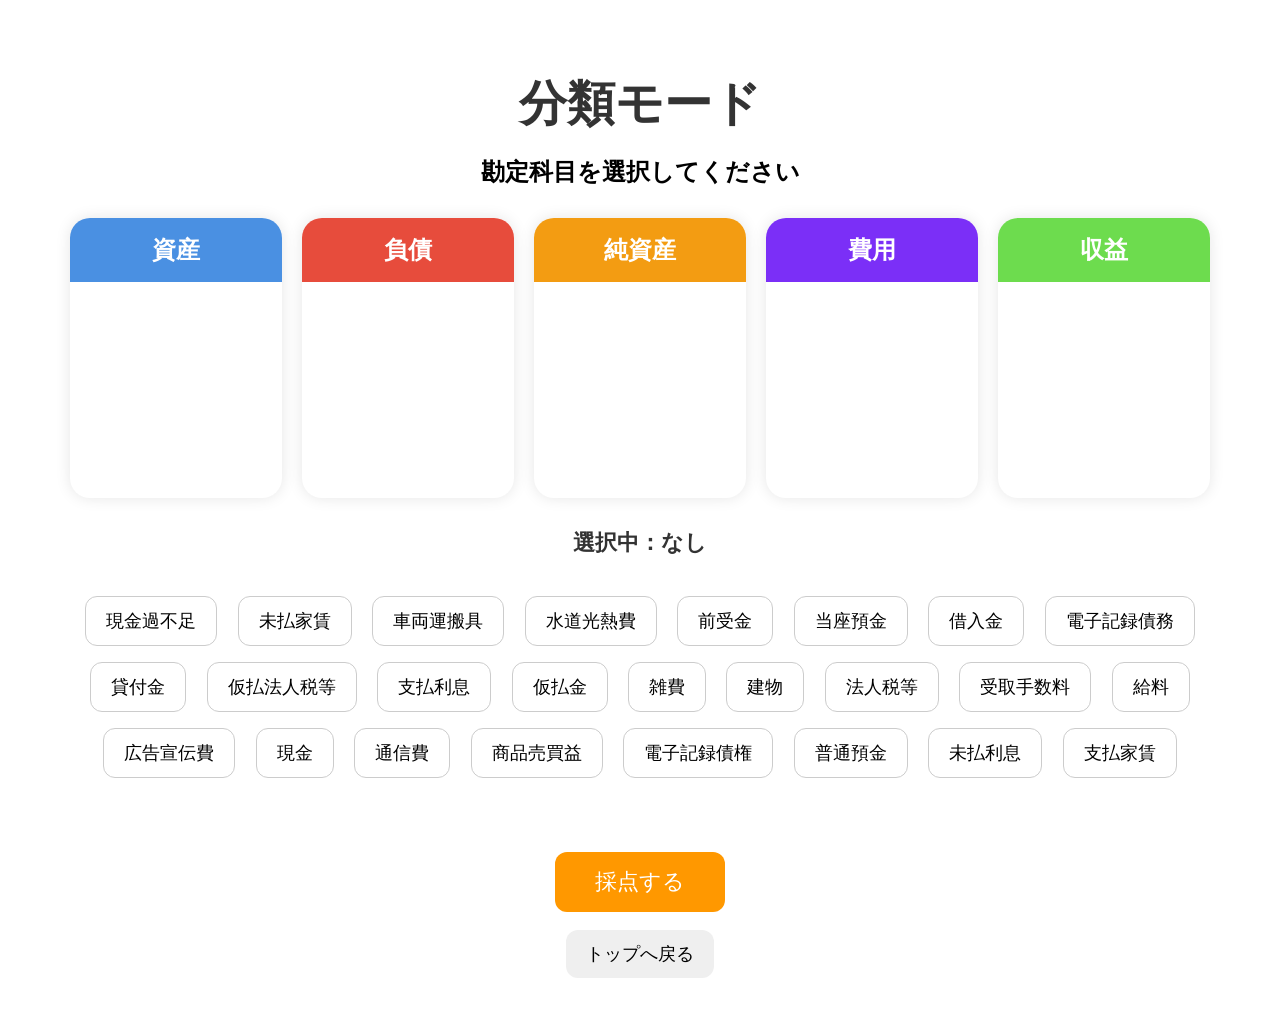
==== commit be3e2763: "new" ====
--- a/classify.html
+++ b/classify.html
@@ -143,35 +143,6 @@
 
 userAnswers[selectedItem] = category;
 
-const today = new Date().toLocaleDateString("ja-JP");
-localStorage.setItem("lastStudy", today);
-
-let lastLogin = localStorage.getItem("streakDate");
-let streak = Number(localStorage.getItem("streak")) || 0;
-
-if(lastLogin !== today){
-
-    if(lastLogin){
-
-        const last = new Date(lastLogin);
-        const now = new Date(today);
-
-        const diff =
-        Math.floor((now - last) / (1000 * 60 * 60 * 24));
-
-        if(diff === 1){
-            streak++;
-        }else if(diff > 1){
-            streak = 1;
-        }
-
-    }else{
-        streak = 1;
-    }
-
-    localStorage.setItem("streak", streak);
-    localStorage.setItem("streakDate", today);
-
 }
 
 // 今日の記録
@@ -237,7 +208,6 @@
 document.getElementById("selected").innerHTML=
 "選択中：なし";
 
-}
 
 
 function returnItem(item){
--- a/style.css
+++ b/style.css
@@ -1449,4 +1449,377 @@
 
     text-align:center;
 
+}
+
+/* ========================= */
+/* メニューボタン */
+/* ========================= */
+
+.title-area {
+    position: relative;
+}
+
+.menu-icon {
+    position: absolute;
+    right: 0;
+    top: 50%;
+    transform: translateY(-50%);
+
+    background: none;
+    border: none;
+
+    font-size: 28px;
+    cursor: pointer;
+
+    padding: 8px;
+}
+
+/* スマホ画面用 */
+@media (max-width: 600px) {
+
+    .title-area {
+        padding-right: 50px;
+    }
+
+    .title {
+        font-size: 32px;
+    }
+
+    .menu-icon {
+        right: 5px;
+    }
+
+}
+
+@media (max-width: 600px) {
+
+    .title-area {
+        padding-right: 55px;
+    }
+
+    .title {
+        font-size: 30px;
+        line-height: 1.3;
+    }
+
+    .menu-icon {
+        right: 5px;
+        font-size: 26px;
+    }
+
+}
+
+/* ========================= */
+/* スライドメニュー */
+/* ========================= */
+
+.menu-panel {
+    position: fixed;
+    top: 0;
+    right: 0;
+
+    width: 320px;
+    max-width: 80%;
+
+    height: 100vh;
+
+    background: white;
+
+    padding: 30px;
+
+    box-sizing: border-box;
+
+    z-index: 1001;
+
+    transform: translateX(100%);
+    transition: transform 0.3s ease;
+
+    box-shadow: -5px 0 20px rgba(0,0,0,0.2);
+}
+
+.menu-panel.open {
+    transform: translateX(0);
+}
+
+.menu-panel h2 {
+    margin-top: 50px;
+}
+
+.menu-panel a {
+    display: block;
+
+    padding: 18px 10px;
+
+    color: #333;
+
+    text-decoration: none;
+
+    font-size: 18px;
+
+    font-weight: bold;
+
+    border-bottom: 1px solid #ddd;
+}
+
+.menu-panel a:hover {
+    background: #f5f5f5;
+}
+
+.close-menu {
+    position: absolute;
+
+    top: 20px;
+    right: 20px;
+
+    background: none;
+
+    border: none;
+
+    font-size: 24px;
+
+    cursor: pointer;
+}
+
+/* 背景を暗くする */
+#menu-overlay {
+    position: fixed;
+
+    top: 0;
+    left: 0;
+
+    width: 100%;
+    height: 100%;
+
+    background: rgba(0,0,0,0.4);
+
+    z-index: 1000;
+
+    opacity: 0;
+    visibility: hidden;
+
+    transition: 0.3s;
+}
+
+#menu-overlay.open {
+    opacity: 1;
+    visibility: visible;
+}
+
+/* スライドメニュー最終調整 */
+
+.menu-panel {
+    display: block !important;
+    position: fixed !important;
+    top: 0 !important;
+    right: 0 !important;
+
+    width: 320px !important;
+    max-width: 80% !important;
+    height: 100vh !important;
+
+    background: white !important;
+
+    z-index: 1001 !important;
+
+    transform: translateX(100%) !important;
+    transition: transform 0.3s ease !important;
+}
+
+.menu-panel.open {
+    transform: translateX(0) !important;
+}
+
+#menu-overlay {
+    display: block !important;
+    position: fixed !important;
+
+    top: 0 !important;
+    left: 0 !important;
+
+    width: 100% !important;
+    height: 100% !important;
+
+    z-index: 1000 !important;
+
+    opacity: 0 !important;
+    visibility: hidden !important;
+}
+
+#menu-overlay.open {
+    opacity: 1 !important;
+    visibility: visible !important;
+}
+
+/* ========================= */
+/* メニュー デザイン強化 */
+/* ========================= */
+
+.menu-panel {
+    padding: 30px 25px !important;
+}
+
+.menu-panel h2 {
+    font-size: 28px;
+    color: #1b2d50;
+    text-align: left;
+    margin: 50px 0 30px 5px;
+}
+
+.menu-panel a {
+    display: block;
+
+    padding: 20px 15px;
+
+    margin-bottom: 15px;
+
+    background: #f5f8fc;
+
+    border-radius: 15px;
+
+    color: #1b2d50;
+
+    text-decoration: none;
+
+    font-size: 18px;
+
+    font-weight: bold;
+
+    border: none;
+
+    box-shadow: 0 4px 10px rgba(0,0,0,.08);
+
+    transition: .2s;
+}
+
+.menu-panel a:hover {
+    transform: translateX(-5px);
+    background: #eaf2ff;
+}
+
+.close-menu {
+    color: #333;
+    font-size: 26px;
+}
+
+/* ========================= */
+/* 使い方ページ */
+/* ========================= */
+
+.howto-card {
+    background: #f5f8fc;
+    padding: 25px;
+    margin: 25px auto;
+    border-radius: 20px;
+    max-width: 700px;
+    box-shadow: 0 5px 15px rgba(0,0,0,.08);
+}
+
+.howto-card h2 {
+    text-align: left;
+    margin-top: 0;
+}
+
+.howto-card p {
+    font-size: 18px;
+    line-height: 1.8;
+    color: #555;
+}
+
+/* ========================= */
+/* メニュー内タイトル・説明 */
+/* ========================= */
+
+.menu-title {
+    font-size: 20px;
+    font-weight: bold;
+    margin-bottom: 6px;
+}
+
+.menu-sub {
+    font-size: 14px;
+    font-weight: normal;
+    color: #777;
+}
+
+/* ========================= */
+/* メニュー項目の見た目調整 */
+/* ========================= */
+
+.menu-panel a {
+    padding: 18px 15px !important;
+    margin-bottom: 15px;
+}
+
+.menu-title {
+    line-height: 1.4;
+}
+
+.menu-sub {
+    line-height: 1.5;
+}
+
+/* ========================= */
+/* スマホ：タイトル調整 */
+/* ========================= */
+
+@media (max-width: 600px){
+
+    .title-area{
+        position: relative;
+        padding-right: 50px !important;
+    }
+
+    .title{
+        font-size: 24px !important;
+        line-height: 1.3;
+        white-space: nowrap;
+    }
+
+    .menu-icon{
+        right: 0 !important;
+        top: 50%;
+        font-size: 26px;
+    }
+
+}
+
+/* ========================= */
+/* 学習記録ボタン */
+/* ========================= */
+
+.record-buttons{
+    display:flex;
+    justify-content:center;
+    gap:20px;
+    margin-top:30px;
+    flex-wrap:wrap;
+}
+
+.record-buttons button{
+    width:280px;
+    min-height:65px;
+    font-size:22px;
+    font-weight:bold;
+    color:white;
+    white-space:nowrap;
+}
+
+/* トップへ戻る */
+.back-btn{
+    background:#4A90E2;
+}
+
+/* データをリセット */
+#resetBtn{
+    background:#E74C3C;
+}
+
+#resetBtn:hover{
+    background:#C0392B;
+}
+
+/* リセットボタンを押したとき */
+#resetBtn:active{
+    transform:scale(0.95);
+    background:#C0392B;
 }
